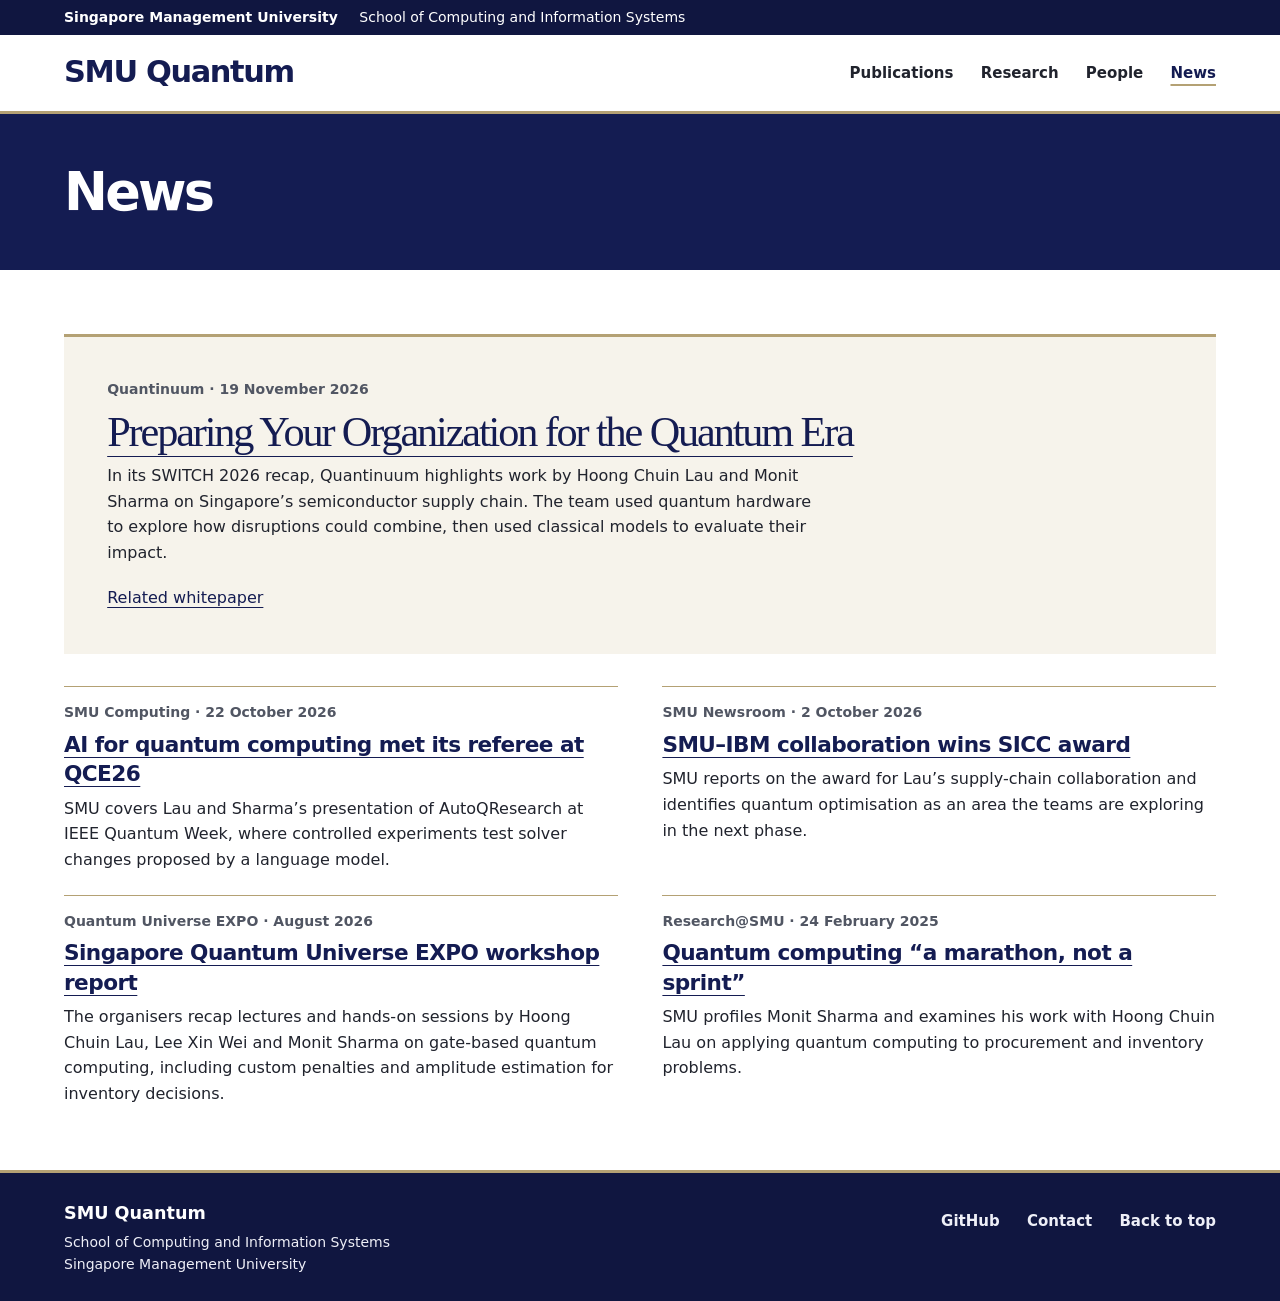
==== news.html @ ce68eb1e "Expand publications, research, and news coverage" ====
<!doctype html>
<html lang="en-SG">
<head>
  <meta charset="utf-8">
  <meta name="viewport" content="width=device-width, initial-scale=1">
  <meta name="description" content="News, partner coverage and event reports featuring the SMU Quantum group.">
  <meta name="theme-color" content="#141c52">
  <title>News | SMU Quantum</title>
  <link rel="stylesheet" href="styles.css">
</head>
<body id="top">
  <a class="skip-link" href="#main">Skip to content</a>

  <header>
    <div class="university-bar">
      <div class="wrap university-links">
        <a href="https://www.smu.edu.sg/">Singapore Management University</a>
        <a href="https://computing.smu.edu.sg/">School of Computing and Information Systems</a>
      </div>
    </div>
    <div class="wrap site-header">
      <a class="group-name" href="index.html">SMU Quantum</a>
      <nav aria-label="Main navigation">
        <ul class="nav-list">
          <li><a href="publications.html">Publications</a></li>
          <li><a href="research.html">Research</a></li>
          <li><a href="people.html">People</a></li>
          <li><a href="news.html" aria-current="page">News</a></li>
        </ul>
      </nav>
    </div>
  </header>

  <main id="main" tabindex="-1">
    <div class="page-title">
      <h1 class="wrap">News</h1>
    </div>

    <div class="wrap section">
      <article class="news-feature" id="quantinuum-switch">
        <p class="publication-meta">Quantinuum · <time datetime="2026-11-19">19 November 2026</time></p>
        <h2><a href="https://www.quantinuum.com/blog/preparing-your-organization-for-the-quantum-era">Preparing Your Organization for the Quantum Era</a></h2>
        <p>In its SWITCH 2026 recap, Quantinuum highlights work by Hoong Chuin Lau and Monit Sharma on Singapore’s semiconductor supply chain. The team used quantum hardware to explore how disruptions could combine, then used classical models to evaluate their impact.</p>
        <a class="section-link" href="publications.html#whitepaper">Related whitepaper</a>
      </article>

      <div class="news-feed">
        <article id="autoqresearch-coverage">
          <p class="publication-meta">SMU Computing · <time datetime="2026-10-22">22 October 2026</time></p>
          <h2><a href="https://computing.smu.edu.sg/news/2026/oct/22/ai-quantum-computing-met-its-referee-qce26">AI for quantum computing met its referee at QCE26</a></h2>
          <p>SMU covers Lau and Sharma’s presentation of AutoQResearch at IEEE Quantum Week, where controlled experiments test solver changes proposed by a language model.</p>
        </article>
        <article id="smu-ibm-collaboration">
          <p class="publication-meta">SMU Newsroom · <time datetime="2026-10-02">2 October 2026</time></p>
          <h2><a href="https://news.smu.edu.sg/news/2026/10/02/smu-ibm-collaboration-wins-sicc-award-after-turning-pandemic-supply-chain-challenge">SMU–IBM collaboration wins SICC award</a></h2>
          <p>SMU reports on the award for Lau’s supply-chain collaboration and identifies quantum optimisation as an area the teams are exploring in the next phase.</p>
        </article>
        <article id="quantum-expo">
          <p class="publication-meta">Quantum Universe EXPO · <time datetime="2026-08">August 2026</time></p>
          <h2><a href="https://altema.is.tohoku.ac.jp/expo/reports/sg/en/">Singapore Quantum Universe EXPO workshop report</a></h2>
          <p>The organisers recap lectures and hands-on sessions by Hoong Chuin Lau, Lee Xin Wei and Monit Sharma on gate-based quantum computing, including custom penalties and amplitude estimation for inventory decisions.</p>
        </article>
        <article id="smu-research-profile">
          <p class="publication-meta">Research@SMU · <time datetime="2025-02-24">24 February 2025</time></p>
          <h2><a href="https://research.smu.edu.sg/news/2025/feb/quantum-computing-marathon-not-sprint">Quantum computing “a marathon, not a sprint”</a></h2>
          <p>SMU profiles Monit Sharma and examines his work with Hoong Chuin Lau on applying quantum computing to procurement and inventory problems.</p>
        </article>
      </div>
    </div>
  </main>

  <footer class="site-footer">
    <div class="wrap footer-inner">
      <div>
        <p class="footer-name">SMU Quantum</p>
        <p>School of Computing and Information Systems<br>Singapore Management University</p>
      </div>
      <ul class="nav-list">
        <li><a href="https://github.com/SMU-Quantum">GitHub</a></li>
        <li><a href="mailto:hclau@smu.edu.sg">Contact</a></li>
        <li><a href="#top">Back to top</a></li>
      </ul>
    </div>
  </footer>
</body>
</html>
---- styles.css ----
:root {
  color-scheme: light;
  --navy: #141c52;
  --navy-deep: #101640;
  --gold: #b4a174;
  --gold-light: #e5d6ac;
  --ink: #20232d;
  --muted: #515663;
  --line: #d9dbe0;
  --paper: #fff;
  --warm-paper: #f6f3eb;
  --cool-paper: #f4f5f8;
  --sans: system-ui, -apple-system, "Segoe UI", sans-serif;
  --serif: Georgia, "Times New Roman", serif;
}

* { box-sizing: border-box; }

body {
  display: flex;
  flex-direction: column;
  min-height: 100vh;
  margin: 0;
  color: var(--ink);
  background: var(--paper);
  font: 1rem/1.6 var(--sans);
}

main { flex: 1; }

:where(h1, h2, h3, p, figure, dl, dd, ul) { margin: 0; }

a {
  color: var(--navy);
  text-decoration-thickness: 1px;
  text-underline-offset: 0.23em;
}

a:hover { text-decoration-thickness: 2px; }

:focus-visible {
  outline: 2px solid currentColor;
  outline-offset: 4px;
}

.wrap {
  width: min(74rem, calc(100% - 2 * clamp(1.15rem, 5vw, 5rem)));
  margin-inline: auto;
}

.skip-link {
  position: absolute;
  z-index: 5;
  top: 0.5rem;
  left: 0.75rem;
  padding: 0.45rem 0.9rem;
  background: var(--paper);
  transform: translateY(-150%);
}

.skip-link:focus { transform: none; }

.university-bar {
  background: var(--navy-deep);
  color: var(--paper);
}

.university-links {
  display: flex;
  flex-wrap: wrap;
  align-items: center;
  gap: 0.15rem 1.35rem;
  padding-block: 0.45rem;
  font-size: 0.875rem;
  line-height: 1.45;
}

.university-links a {
  color: inherit;
  text-decoration: none;
}

.university-links a:first-child { font-weight: 650; }
.university-links a:hover { text-decoration: underline; }

.site-header,
.footer-inner {
  display: flex;
  flex-wrap: wrap;
  align-items: center;
  justify-content: space-between;
  gap: 0.35rem 2rem;
}

.site-header { padding-block: 1rem; }

.group-name {
  color: var(--navy);
  font-size: clamp(1.45rem, 2.65vw, 1.9rem);
  font-weight: 710;
  letter-spacing: -0.045em;
  line-height: 1.2;
  text-decoration: none;
}

.nav-list {
  display: flex;
  flex-wrap: wrap;
  gap: 0 1.7rem;
  padding: 0;
  list-style: none;
}

.nav-list a {
  display: inline-flex;
  align-items: center;
  min-height: 2.75rem;
  color: inherit;
  font-size: 0.9375rem;
  font-weight: 600;
  text-decoration: none;
}

.nav-list a:hover { text-decoration: underline; }

.site-header .nav-list a[aria-current="page"] {
  color: var(--navy);
  text-decoration: underline;
  text-decoration-color: var(--gold);
  text-decoration-thickness: 2px;
  text-underline-offset: 0.42em;
}

.hero, .page-title {
  border-top: 3px solid var(--gold);
  background: var(--navy);
  color: var(--paper);
}

.hero-layout {
  display: grid;
  grid-template-columns: minmax(0, 1.04fr) minmax(0, 1fr);
  gap: clamp(1.75rem, 4.25vw, 4rem);
}

.hero-copy { padding-block: clamp(2.5rem, 5.15vw, 4.75rem); }

.hero h1, .page-title h1 {
  font-size: clamp(2.6rem, 4.1vw, 3.8rem);
  font-weight: 650;
  letter-spacing: -0.052em;
  line-height: 1.03;
}

.hero h1 {
  max-width: 20ch;
  text-wrap: balance;
}

.page-title { padding-block: clamp(1.75rem, 4vw, 3.25rem); }
.reading-width { max-width: 51rem; }

.hero-copy > p:first-of-type {
  max-width: 47ch;
  margin-top: 1.3rem;
  color: #f0f1f7;
  font-size: clamp(1rem, 1.45vw, 1.125rem);
}

.research-principle {
  margin-top: 1.55rem;
  border-left: 2px solid var(--gold);
  padding-left: 0.8rem;
  color: var(--gold-light);
  font: italic clamp(1.09rem, 1.85vw, 1.4rem)/1.3 var(--serif);
}

.hero-photo {
  position: relative;
  align-self: stretch;
  min-height: 19rem;
  background: var(--navy-deep);
}

.hero-photo img {
  position: absolute;
  width: 100%;
  height: 100%;
  object-fit: cover;
  object-position: 50% 49%;
}

.hero-photo figcaption {
  position: absolute;
  inset: auto 0 0;
  padding: 0.5rem 0.75rem;
  background: rgb(16 22 64 / 92%);
  color: #fff;
  font-size: 0.8125rem;
  line-height: 1.55;
}

.hero-photo a { color: inherit; }

.section {
  padding-block: clamp(2.4rem, 5vw, 4.15rem);
  scroll-margin-top: 0.75rem;
}

.section-heading {
  display: flex;
  flex-wrap: wrap;
  align-items: baseline;
  justify-content: space-between;
  gap: 0.3rem 1rem;
  margin-bottom: 1.5rem;
}

.section-heading > a { font-weight: 600; }

h2 {
  color: var(--navy);
  font-size: clamp(1.85rem, 3.25vw, 2.7rem);
  font-weight: 650;
  letter-spacing: -0.05em;
  line-height: 1.15;
}

.publication-layout {
  display: grid;
  grid-template-columns: minmax(0, 1.04fr) minmax(0, 1fr);
  align-items: start;
  gap: clamp(1.75rem, 4.25vw, 4rem);
}

.featured-paper {
  padding: clamp(1.25rem, 3.25vw, 2.55rem);
  border-top: 3px solid var(--gold);
  background: var(--warm-paper);
}

.publication-meta {
  color: var(--muted);
  font-size: 0.875rem;
  font-weight: 550;
  line-height: 1.4;
}

.featured-paper h3 {
  max-width: 22ch;
  margin-top: 0.85rem;
  color: var(--navy);
  font: 400 clamp(1.875rem, 3.35vw, 3.1rem)/1.08 var(--serif);
  letter-spacing: -0.033em;
}

.paper-subtitle {
  margin-top: 0.65rem;
  color: var(--navy);
  font-size: 1.06rem;
  line-height: 1.42;
}

.featured-paper .authors {
  margin-top: 0.85rem;
  font-weight: 600;
}

.featured-paper .authors + p { margin-top: 1rem; }

.paper-button {
  display: inline-flex;
  align-items: center;
  min-height: 2.875rem;
  margin-top: 1.3rem;
  padding: 0.55rem 1rem;
  background: var(--navy);
  color: var(--paper);
  font-size: 0.9375rem;
  font-weight: 650;
  text-decoration: none;
}

.paper-button:hover { background: var(--navy-deep); }
.paper-button:focus-visible { outline-color: var(--navy); }

.publication-list {
  padding: 0;
  border-top: 1px solid var(--line);
  list-style: none;
}

.publication-list li {
  padding-block: 0.8rem 0.95rem;
  border-bottom: 1px solid var(--line);
}

.publication-list :is(h2, h3),
.directory dt {
  color: var(--navy);
  font-size: clamp(1.06rem, 1.52vw, 1.2rem);
  font-weight: 650;
  letter-spacing: -0.02em;
  line-height: 1.35;
}

.publication-list :is(h2, h3) { margin-top: 0.25rem; }

.publication-list :is(h2, h3) a {
  text-decoration-color: #8c90a5;
}

.authors {
  color: var(--muted);
  font-size: 0.875rem;
  line-height: 1.45;
}

.publication-list .authors { margin-top: 0.35rem; }

.publication-filters:not([hidden]) {
  display: grid;
  grid-template-columns: minmax(0, 1fr) minmax(11rem, 15rem) auto;
  align-items: end;
  gap: 0.8rem 1.25rem;
  padding: clamp(1rem, 2.5vw, 1.65rem);
  background: var(--cool-paper);
  border-top: 2px solid var(--gold);
}

.publication-filters label {
  display: block;
  margin-bottom: 0.35rem;
  color: var(--navy);
  font-weight: 650;
  font-size: 0.875rem;
}

.publication-filters :is(input, select) {
  width: 100%;
  min-height: 2.75rem;
  padding: 0.45rem 0.7rem;
  border: 1px solid #9da2b2;
  border-radius: 0;
  color: var(--ink);
  background-color: var(--paper);
  font: inherit;
}

.publication-filters select {
  appearance: none;
  padding-right: 2.25rem;
  background-image:
    linear-gradient(45deg, transparent 50%, var(--navy) 50%),
    linear-gradient(135deg, var(--navy) 50%, transparent 50%);
  background-position: right 1.1rem center, right 0.8rem center;
  background-size: 0.3rem 0.3rem;
  background-repeat: no-repeat;
}

#publication-results {
  min-width: 8.5rem;
  padding-block: 0.5rem;
  color: var(--muted);
  font-size: 0.875rem;
}

.publication-year:not([hidden]) {
  display: grid;
  grid-template-columns: clamp(5rem, 9vw, 8rem) minmax(0, 1fr);
  gap: 0.5rem clamp(1rem, 3vw, 2.5rem);
}

.publication-year {
  border-top: 1px solid var(--gold);
  padding-top: 0.9rem;
  margin-top: clamp(1.6rem, 4vw, 3rem);
}

.publication-year .publication-list {
  display: grid;
  grid-template-columns: repeat(2, minmax(0, 1fr));
  gap: 0 clamp(1.25rem, 3vw, 2.75rem);
  border-top: 0;
}

.publication-year .publication-list li { padding-block: 0.8rem 1.2rem; }

.publication-year li:target,
.news-feature:target,
.news-feed article:target {
  outline: 2px solid var(--gold);
  outline-offset: 4px;
  scroll-margin-top: 1rem;
}

.section-link { display: inline-block; margin-top: 1.25rem; }

.related-links {
  display: flex;
  flex-wrap: wrap;
  gap: 0.35rem 1.35rem;
  margin-top: 0.8rem;
  padding: 0;
  list-style: none;
}

.research-topics > section {
  display: grid;
  grid-template-columns: minmax(0, 1fr) minmax(0, 2fr);
  gap: 0.85rem clamp(1.2rem, 4vw, 3.5rem);
  border-top: 2px solid var(--gold);
  padding-block: clamp(1.25rem, 3vw, 2rem);
}

.research-topics h2 {
  font-size: clamp(1.3rem, 2.4vw, 1.8rem);
  letter-spacing: -0.035em;
}

.research-topics p { max-width: 65ch; }

.highlights {
  background: var(--cool-paper);
  border-top: 1px solid var(--line);
}

.highlight-grid, .news-feed {
  display: grid;
  gap: 1.4rem clamp(1.3rem, 3.5vw, 3rem);
}

.highlight-grid { grid-template-columns: repeat(3, minmax(0, 1fr)); }
.news-feed { grid-template-columns: repeat(2, minmax(0, 1fr)); margin-top: 2rem; }

.highlight-grid article, .news-feed article {
  border-top: 1px solid var(--gold);
  padding-top: 1rem;
}

.highlight-grid h3, .news-feed h2 {
  font-size: clamp(1.12rem, 1.8vw, 1.35rem);
  font-weight: 650;
  letter-spacing: -0.025em;
  line-height: 1.35;
}

.highlight-grid :is(h3, h3 + p), .news-feed :is(h2, h2 + p), .news-feature h2 + p {
  margin-top: 0.45rem;
}

.news-feature {
  border-top: 3px solid var(--gold);
  padding: clamp(1.3rem, 4vw, 2.7rem);
  background: var(--warm-paper);
}

.news-feature h2 {
  margin-top: 0.6rem;
  font: 400 clamp(1.9rem, 3.3vw, 3rem)/1.1 var(--serif);
}

.news-feature > p { max-width: 70ch; }

.directory {
  border-top: 1px solid var(--line);
}

.directory > div {
  padding-block: 0.7rem 0.85rem;
  border-bottom: 1px solid var(--line);
}

.directory dd { margin-top: 0.4rem; color: var(--muted); }
.contact { display: block; margin-top: 1rem; }

.site-footer {
  border-top: 3px solid var(--gold);
  background: var(--navy-deep);
  color: #eeeff7;
}

.footer-inner {
  align-items: start;
  padding-block: 1.6rem;
  font-size: 0.875rem;
}

.footer-name {
  margin-bottom: 0.25rem;
  color: var(--paper);
  font-size: 1.1rem;
  font-weight: 650;
}

@media (max-width: 52rem) {
  .hero-layout, .publication-layout { grid-template-columns: 1fr; }
  .hero-layout { gap: 0; }
  .hero-copy { padding-bottom: 2.1rem; }

  .publication-year:not([hidden]) { grid-template-columns: minmax(0, 1fr); }
  .publication-filters:not([hidden]) {
    grid-template-columns: minmax(0, 1fr) minmax(11rem, 15rem);
  }
  #publication-results { grid-column: 1 / -1; padding-block: 0; }

  .hero-photo {
    min-height: auto;
    aspect-ratio: 2 / 1;
    margin-inline: calc(-1 * clamp(1.15rem, 5vw, 5rem));
  }
}

@media (max-width: 38rem) {
  .site-header { padding-block: 0.8rem 0.35rem; }
  .site-header nav { width: 100%; }
  .nav-list { gap: 0 1.05rem; }
  .site-header .nav-list { justify-content: space-between; column-gap: 0.3rem; }

  .hero h1, .page-title h1 { font-size: clamp(2rem, 9vw, 3.2rem); }

  .hero-photo {
    aspect-ratio: auto;
    display: grid;
  }

  .hero-photo img {
    position: static;
    height: auto;
  }

  .hero-photo figcaption { position: static; }
  .research-topics > section,
  .publication-year .publication-list,
  .publication-filters:not([hidden]),
  .highlight-grid, .news-feed { grid-template-columns: minmax(0, 1fr); }
}

@media (forced-colors: active) {
  .hero, .page-title, .site-footer { border-color: CanvasText; }
  .paper-button { border: 1px solid ButtonText; }
  .publication-filters select { appearance: auto; }
}
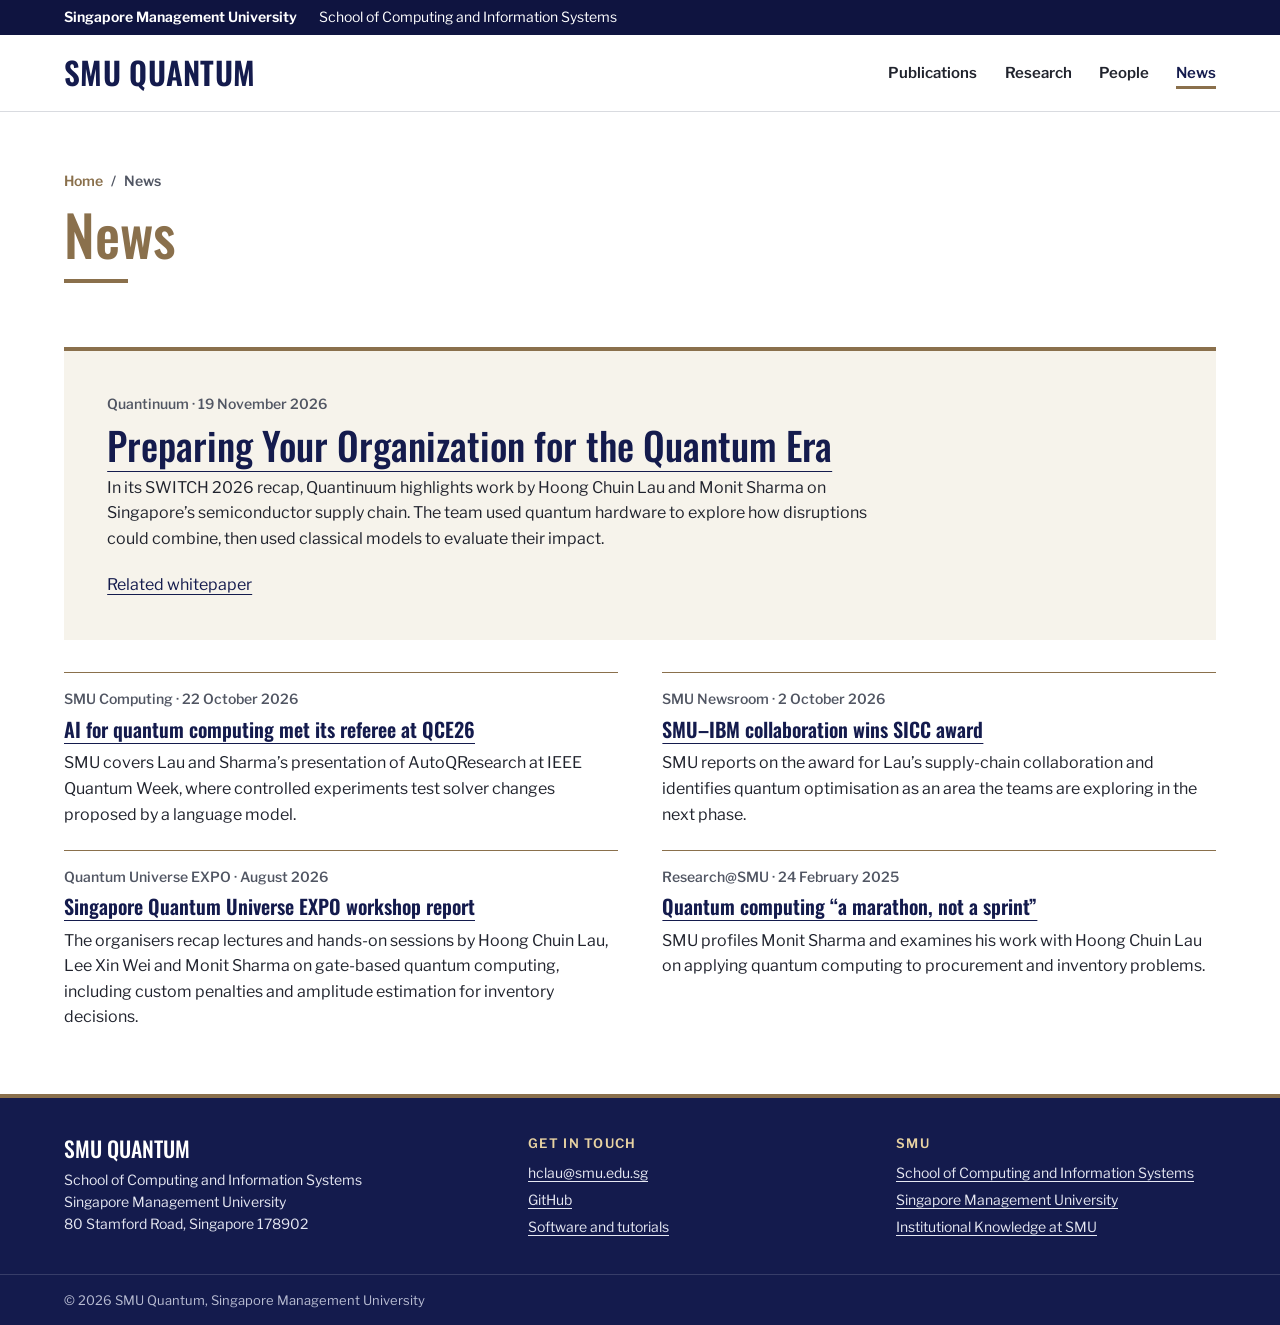
==== commit c79ccec6: "Match SMU's typography, colours, breadcrumbs and footer Use Oswald and Libre Franklin with SMU navy " ====
--- a/news.html
+++ b/news.html
@@ -6,7 +6,10 @@
   <meta name="description" content="News, partner coverage and event reports featuring the SMU Quantum group.">
   <meta name="theme-color" content="#141c52">
   <title>News | SMU Quantum</title>
-  <link rel="stylesheet" href="styles.css">
+  <link rel="preconnect" href="https://fonts.googleapis.com">
+  <link rel="preconnect" href="https://fonts.gstatic.com" crossorigin>
+  <link rel="stylesheet" href="https://fonts.googleapis.com/css2?family=Libre+Franklin:ital,wght@0,400;0,600;0,700;1,400&amp;family=Oswald:wght@400;500;600&amp;display=swap">
+  <link rel="stylesheet" href="styles.css?v=191e199772">
 </head>
 <body id="top">
   <a class="skip-link" href="#main">Skip to content</a>
@@ -33,7 +36,10 @@
 
   <main id="main" tabindex="-1">
     <div class="page-title">
-      <h1 class="wrap">News</h1>
+      <div class="wrap">
+        <nav aria-label="Breadcrumb"><ol class="breadcrumb"><li><a href="index.html">Home</a></li><li aria-current="page">News</li></ol></nav>
+        <h1>News</h1>
+      </div>
     </div>
 
     <div class="wrap section">
@@ -73,13 +79,27 @@
     <div class="wrap footer-inner">
       <div>
         <p class="footer-name">SMU Quantum</p>
-        <p>School of Computing and Information Systems<br>Singapore Management University</p>
+        <address>School of Computing and Information Systems<br>Singapore Management University<br>80 Stamford Road, Singapore 178902</address>
       </div>
-      <ul class="nav-list">
-        <li><a href="https://github.com/SMU-Quantum">GitHub</a></li>
-        <li><a href="mailto:hclau@smu.edu.sg">Contact</a></li>
-        <li><a href="#top">Back to top</a></li>
-      </ul>
+      <div>
+        <h2>Get in touch</h2>
+        <ul>
+          <li><a href="mailto:hclau@smu.edu.sg">hclau@smu.edu.sg</a></li>
+          <li><a href="https://github.com/SMU-Quantum">GitHub</a></li>
+          <li><a href="software.html">Software and tutorials</a></li>
+        </ul>
+      </div>
+      <div>
+        <h2>SMU</h2>
+        <ul>
+          <li><a href="https://computing.smu.edu.sg/">School of Computing and Information Systems</a></li>
+          <li><a href="https://www.smu.edu.sg/">Singapore Management University</a></li>
+          <li><a href="https://ink.library.smu.edu.sg/sis_research/">Institutional Knowledge at SMU</a></li>
+        </ul>
+      </div>
+    </div>
+    <div class="footer-base">
+      <p class="wrap">© 2026 SMU Quantum, Singapore Management University</p>
     </div>
   </footer>
 </body>
--- a/styles.css
+++ b/styles.css
@@ -1,17 +1,19 @@
 :root {
   color-scheme: light;
-  --navy: #141c52;
-  --navy-deep: #101640;
-  --gold: #b4a174;
-  --gold-light: #e5d6ac;
+  --navy: #141b4d;
+  --navy-deep: #0f1440;
+  --gold: #8a704c;
+  --gold-dark: #69553a;
+  --gold-bright: #c69214;
+  --gold-light: #e8d3a2;
   --ink: #20232d;
   --muted: #515663;
   --line: #d9dbe0;
   --paper: #fff;
   --warm-paper: #f6f3eb;
   --cool-paper: #f4f5f8;
-  --sans: system-ui, -apple-system, "Segoe UI", sans-serif;
-  --serif: Georgia, "Times New Roman", serif;
+  --sans: "Libre Franklin", "Helvetica Neue", Arial, sans-serif;
+  --display: Oswald, "Arial Narrow", sans-serif;
 }
 
 * { box-sizing: border-box; }
@@ -96,10 +98,9 @@
 
 .group-name {
   color: var(--navy);
-  font-size: clamp(1.45rem, 2.65vw, 1.9rem);
-  font-weight: 710;
-  letter-spacing: -0.045em;
-  line-height: 1.2;
+  font: 600 clamp(1.5rem, 2.65vw, 1.95rem)/1.2 var(--display);
+  letter-spacing: 0.01em;
+  text-transform: uppercase;
   text-decoration: none;
 }
 
@@ -127,74 +128,92 @@
   color: var(--navy);
   text-decoration: underline;
   text-decoration-color: var(--gold);
-  text-decoration-thickness: 2px;
-  text-underline-offset: 0.42em;
-}
-
-.hero, .page-title {
-  border-top: 3px solid var(--gold);
+  text-decoration-thickness: 3px;
+  text-underline-offset: 0.5em;
+}
+
+.hero {
+  border-top: 4px solid var(--gold);
   background: var(--navy);
   color: var(--paper);
 }
 
-.hero-layout {
-  display: grid;
-  grid-template-columns: minmax(0, 1.04fr) minmax(0, 1fr);
-  gap: clamp(1.75rem, 4.25vw, 4rem);
-}
+.page-title {
+  border-top: 1px solid var(--line);
+  padding-block: clamp(1.5rem, 3.5vw, 2.75rem) 0;
+}
+
+.breadcrumb {
+  display: flex;
+  flex-wrap: wrap;
+  gap: 0 0.5rem;
+  margin-bottom: 0.6rem;
+  padding: 0;
+  list-style: none;
+  font-size: 0.875rem;
+  font-weight: 600;
+}
+
+.breadcrumb li + li::before {
+  content: "/";
+  margin-right: 0.5rem;
+  color: var(--muted);
+}
+
+.breadcrumb a { color: var(--gold); text-decoration: none; }
+.breadcrumb a:hover { text-decoration: underline; }
+.breadcrumb [aria-current] { color: var(--muted); }
 
 .hero-copy { padding-block: clamp(2.5rem, 5.15vw, 4.75rem); }
 
 .hero h1, .page-title h1 {
-  font-size: clamp(2.6rem, 4.1vw, 3.8rem);
-  font-weight: 650;
-  letter-spacing: -0.052em;
-  line-height: 1.03;
-}
-
-.hero h1 {
-  max-width: 20ch;
+  font: 500 clamp(2.4rem, 4.4vw, 3.6rem)/1.12 var(--display);
   text-wrap: balance;
 }
 
-.page-title { padding-block: clamp(1.75rem, 4vw, 3.25rem); }
+.page-title h1 { color: var(--gold); }
+
+.hero h1::after, .page-title h1::after {
+  content: "";
+  display: block;
+  width: 4rem;
+  height: 4px;
+  margin-top: 0.9rem;
+  background: var(--gold);
+}
+
+.hero h1::after { background: var(--gold-bright); }
 .reading-width { max-width: 51rem; }
 
 .hero-copy > p:first-of-type {
-  max-width: 47ch;
+  max-width: 70ch;
   margin-top: 1.3rem;
   color: #f0f1f7;
   font-size: clamp(1rem, 1.45vw, 1.125rem);
 }
 
 .research-principle {
-  margin-top: 1.55rem;
-  border-left: 2px solid var(--gold);
-  padding-left: 0.8rem;
+  margin-top: 1.4rem;
   color: var(--gold-light);
-  font: italic clamp(1.09rem, 1.85vw, 1.4rem)/1.3 var(--serif);
+  font: 400 clamp(1.1rem, 1.8vw, 1.35rem)/1.3 var(--display);
+  letter-spacing: 0.06em;
+  text-transform: uppercase;
 }
 
 .hero-photo {
-  position: relative;
-  align-self: stretch;
-  min-height: 19rem;
   background: var(--navy-deep);
 }
 
 .hero-photo img {
-  position: absolute;
+  display: block;
   width: 100%;
-  height: 100%;
+  height: clamp(13rem, 29vw, 23rem);
   object-fit: cover;
   object-position: 50% 49%;
 }
 
 .hero-photo figcaption {
-  position: absolute;
-  inset: auto 0 0;
   padding: 0.5rem 0.75rem;
-  background: rgb(16 22 64 / 92%);
   color: #fff;
   font-size: 0.8125rem;
   line-height: 1.55;
@@ -220,10 +239,7 @@
 
 h2 {
   color: var(--navy);
-  font-size: clamp(1.85rem, 3.25vw, 2.7rem);
-  font-weight: 650;
-  letter-spacing: -0.05em;
-  line-height: 1.15;
+  font: 500 clamp(1.75rem, 3vw, 2.4rem)/1.2 var(--display);
 }
 
 .publication-layout {
@@ -235,7 +251,7 @@
 
 .featured-paper {
   padding: clamp(1.25rem, 3.25vw, 2.55rem);
-  border-top: 3px solid var(--gold);
+  border-top: 4px solid var(--gold);
   background: var(--warm-paper);
 }
 
@@ -245,13 +261,14 @@
   font-weight: 550;
   line-height: 1.4;
 }
+
+.publication-meta strong { font-weight: 750; }
 
 .featured-paper h3 {
   max-width: 22ch;
   margin-top: 0.85rem;
   color: var(--navy);
-  font: 400 clamp(1.875rem, 3.35vw, 3.1rem)/1.08 var(--serif);
-  letter-spacing: -0.033em;
+  font: 500 clamp(1.75rem, 3vw, 2.5rem)/1.15 var(--display);
 }
 
 .paper-subtitle {
@@ -273,15 +290,16 @@
   align-items: center;
   min-height: 2.875rem;
   margin-top: 1.3rem;
-  padding: 0.55rem 1rem;
-  background: var(--navy);
+  padding: 0.55rem 1.25rem;
+  background: var(--gold);
   color: var(--paper);
-  font-size: 0.9375rem;
-  font-weight: 650;
+  font: 400 1rem/1.2 var(--display);
+  letter-spacing: 0.06em;
+  text-transform: uppercase;
   text-decoration: none;
 }
 
-.paper-button:hover { background: var(--navy-deep); }
+.paper-button:hover { background: var(--gold-dark); }
 .paper-button:focus-visible { outline-color: var(--navy); }
 
 .publication-list {
@@ -298,9 +316,8 @@
 .publication-list :is(h2, h3),
 .directory dt {
   color: var(--navy);
-  font-size: clamp(1.06rem, 1.52vw, 1.2rem);
-  font-weight: 650;
-  letter-spacing: -0.02em;
+  font-size: clamp(1.06rem, 1.52vw, 1.18rem);
+  font-weight: 600;
   line-height: 1.35;
 }
 
@@ -414,8 +431,7 @@
 }
 
 .research-topics h2 {
-  font-size: clamp(1.3rem, 2.4vw, 1.8rem);
-  letter-spacing: -0.035em;
+  font-size: clamp(1.35rem, 2.4vw, 1.75rem);
 }
 
 .research-topics p { max-width: 65ch; }
@@ -439,9 +455,8 @@
 }
 
 .highlight-grid h3, .news-feed h2 {
-  font-size: clamp(1.12rem, 1.8vw, 1.35rem);
-  font-weight: 650;
-  letter-spacing: -0.025em;
+  font-size: clamp(1.08rem, 1.7vw, 1.25rem);
+  font-weight: 600;
   line-height: 1.35;
 }
 
@@ -450,14 +465,14 @@
 }
 
 .news-feature {
-  border-top: 3px solid var(--gold);
+  border-top: 4px solid var(--gold);
   padding: clamp(1.3rem, 4vw, 2.7rem);
   background: var(--warm-paper);
 }
 
 .news-feature h2 {
   margin-top: 0.6rem;
-  font: 400 clamp(1.9rem, 3.3vw, 3rem)/1.1 var(--serif);
+  font: 500 clamp(1.75rem, 3vw, 2.5rem)/1.15 var(--display);
 }
 
 .news-feature > p { max-width: 70ch; }
@@ -475,27 +490,50 @@
 .contact { display: block; margin-top: 1rem; }
 
 .site-footer {
-  border-top: 3px solid var(--gold);
-  background: var(--navy-deep);
-  color: #eeeff7;
+  border-top: 4px solid var(--gold);
+  background: var(--navy);
+  color: #e6e8f2;
+  font-size: 0.875rem;
 }
 
 .footer-inner {
-  align-items: start;
-  padding-block: 1.6rem;
-  font-size: 0.875rem;
-}
+  display: grid;
+  grid-template-columns: 1.3fr 1fr 1fr;
+  gap: 1.5rem clamp(1.5rem, 4vw, 3rem);
+  padding-block: 2.25rem;
+}
+
+.site-footer h2 {
+  margin-bottom: 0.6rem;
+  color: var(--gold-light);
+  font: 600 0.8125rem/1.4 var(--sans);
+  letter-spacing: 0.1em;
+  text-transform: uppercase;
+}
+
+.site-footer a { color: inherit; }
+.site-footer ul { padding: 0; list-style: none; }
+.site-footer li + li { margin-top: 0.3rem; }
+.site-footer address { font-style: normal; }
 
 .footer-name {
-  margin-bottom: 0.25rem;
+  margin-bottom: 0.4rem;
   color: var(--paper);
-  font-size: 1.1rem;
-  font-weight: 650;
+  font: 500 1.35rem/1.2 var(--display);
+  text-transform: uppercase;
+}
+
+.footer-base {
+  border-top: 1px solid rgba(255, 255, 255, 0.15);
+  padding-block: 0.9rem;
+  color: #b9bdd3;
+  font-size: 0.8125rem;
 }
 
 @media (max-width: 52rem) {
-  .hero-layout, .publication-layout { grid-template-columns: 1fr; }
-  .hero-layout { gap: 0; }
+  .publication-layout { grid-template-columns: 1fr; }
+  .footer-inner { grid-template-columns: 1fr 1fr; }
+  .footer-inner > :first-child { grid-column: 1 / -1; }
   .hero-copy { padding-bottom: 2.1rem; }
 
   .publication-year:not([hidden]) { grid-template-columns: minmax(0, 1fr); }
@@ -505,8 +543,6 @@
   #publication-results { grid-column: 1 / -1; padding-block: 0; }
 
   .hero-photo {
-    min-height: auto;
-    aspect-ratio: 2 / 1;
     margin-inline: calc(-1 * clamp(1.15rem, 5vw, 5rem));
   }
 }
@@ -519,21 +555,12 @@
 
   .hero h1, .page-title h1 { font-size: clamp(2rem, 9vw, 3.2rem); }
 
-  .hero-photo {
-    aspect-ratio: auto;
-    display: grid;
-  }
-
-  .hero-photo img {
-    position: static;
-    height: auto;
-  }
-
-  .hero-photo figcaption { position: static; }
+  .hero-photo img { height: auto; }
   .research-topics > section,
   .publication-year .publication-list,
   .publication-filters:not([hidden]),
   .highlight-grid, .news-feed { grid-template-columns: minmax(0, 1fr); }
+  .footer-inner { grid-template-columns: 1fr; }
 }
 
 @media (forced-colors: active) {
